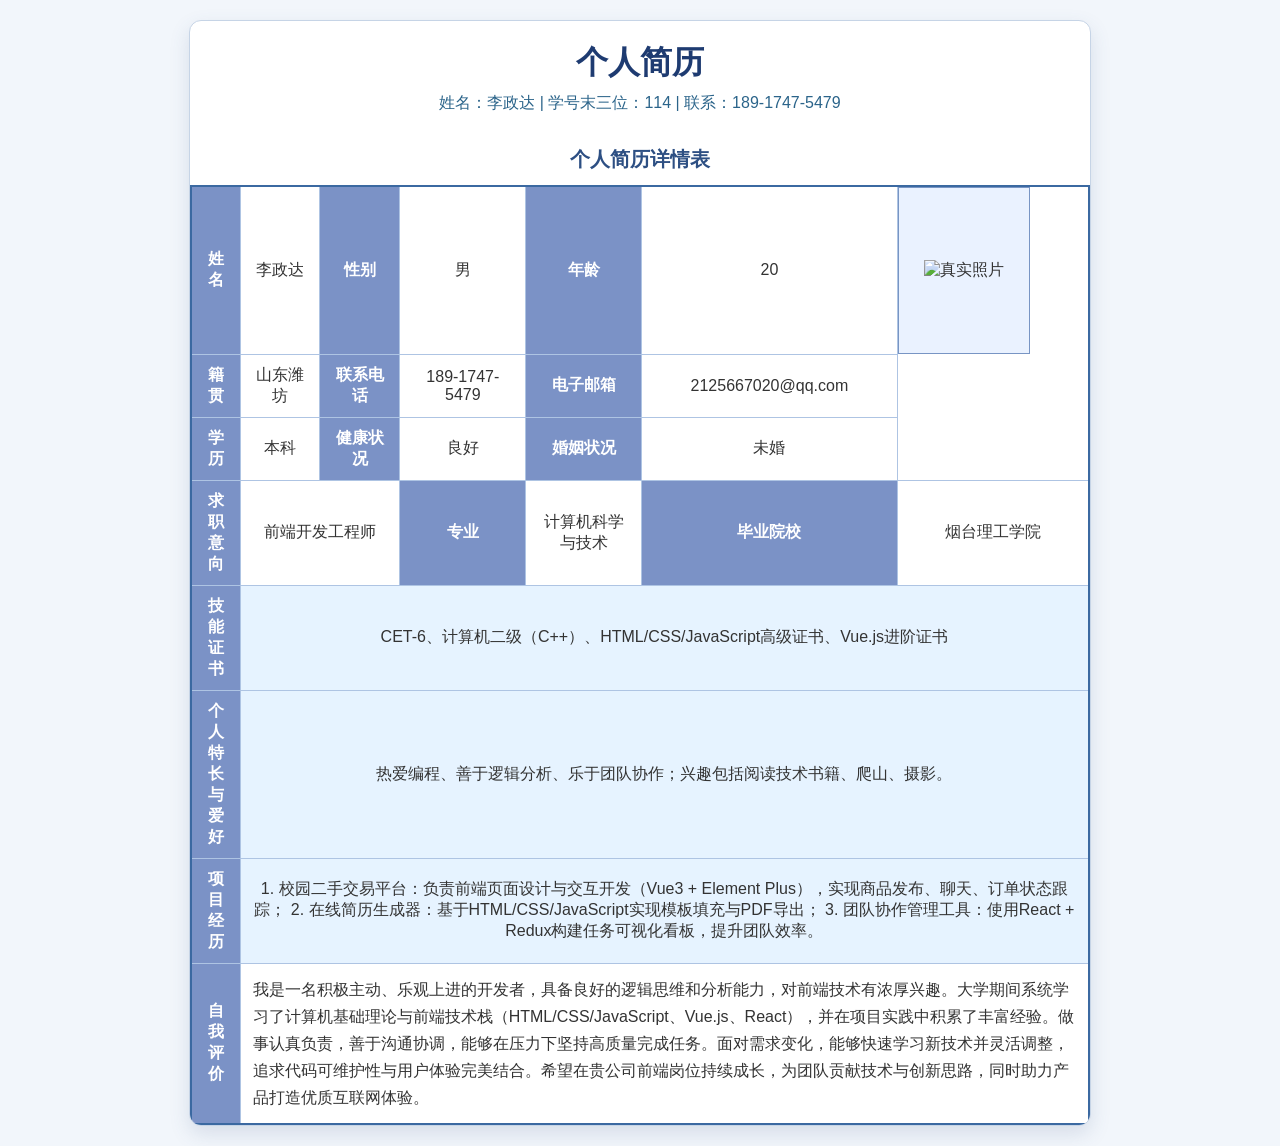
==== Lab3-114-李政达/Lab3-114-李政达.html @ 52086907 "Add files via upload" ====
<!DOCTYPE html>
<html lang="zh-CN">
<head>
  <meta charset="UTF-8" />
  <meta name="viewport" content="width=device-width, initial-scale=1.0" />
  <title>个人简历 - 李政达</title>
  <style>
    body { font-family: "Microsoft YaHei", Arial, sans-serif; background: #f2f6fb; margin: 0; padding: 20px; color: #333; }
    .container { max-width: 900px; margin: 0 auto; background: #fff; border: 1px solid #c6d4e6; box-shadow: 0 8px 20px rgba(60, 90, 132, .15); border-radius: 12px; overflow: hidden; }
    h1 { text-align: center; margin: 20px 0 8px; font-size: 32px; color: #1e3b71; }
    p.subtitle { text-align: center; margin: 0 0 20px; color: #2b648a; font-size: 16px; }
    table { width: 100%; border-collapse: collapse; border: 2px solid #3b69a1; }
    caption { caption-side: top; font-size: 20px; font-weight: bold; padding: 12px; color: #2d4f83; }
    th, td { border: 1px solid #aec4e3; padding: 10px; text-align: center; }
    th { background: #e4edfb; color: #1f4f90; }
    .header-label { background: #7b92c6; color: #fff; font-weight: bold; }
    .highlight { background: #e6f3ff; }
    .photo-box { width: 110px; height: 145px; border: 1px solid #7895c4; display: flex; align-items: center; justify-content: center; background: #eaf2ff; }
    .photo-box img { max-width: 100%; max-height: 100%; object-fit: cover; }
    .evaluation { text-align: left; padding: 12px; line-height: 1.7; }
    .footer-note { margin: 18px; color: #415d85; font-size: 14px; }
  </style>
</head>
<body>
  <div class="container">
    <h1>个人简历</h1>
    <p class="subtitle">姓名：李政达 | 学号末三位：114 | 联系：189-1747-5479</p>
    <table>
      <caption>个人简历详情表</caption>
      <tr>
        <th class="header-label">姓名</th>
        <td>李政达</td>
        <th class="header-label">性别</th>
        <td>男</td>
        <th class="header-label">年龄</th>
        <td>20</td>
        <td rowspan="4" colspan="2" class="photo-box"><img src="https://www.w3schools.com/howto/img_avatar.png" alt="真实照片" title="个人照片" /></td>
      </tr>
      <tr>
        <th class="header-label">籍贯</th>
        <td>山东潍坊</td>
        <th class="header-label">联系电话</th>
        <td>189-1747-5479</td>
        <th class="header-label">电子邮箱</th>
        <td>2125667020@qq.com</td>
      </tr>
      <tr>
        <th class="header-label">学历</th>
        <td>本科</td>
        <th class="header-label">健康状况</th>
        <td>良好</td>
        <th class="header-label">婚姻状况</th>
        <td>未婚</td>
      </tr>
      <tr>
        <th class="header-label">求职意向</th>
        <td colspan="2">前端开发工程师</td>
        <th class="header-label">专业</th>
        <td>计算机科学与技术</td>
        <th class="header-label">毕业院校</th>
        <td>烟台理工学院</td>
      </tr>
      <tr>
        <th class="header-label">技能证书</th>
        <td colspan="7" class="highlight">CET-6、计算机二级（C++）、HTML/CSS/JavaScript高级证书、Vue.js进阶证书</td>
      </tr>
      <tr>
        <th class="header-label">个人特长与爱好</th>
        <td colspan="7" class="highlight">热爱编程、善于逻辑分析、乐于团队协作；兴趣包括阅读技术书籍、爬山、摄影。</td>
      </tr>
      <tr>
        <th class="header-label">项目经历</th>
        <td colspan="7" class="highlight">
          1. 校园二手交易平台：负责前端页面设计与交互开发（Vue3 + Element Plus），实现商品发布、聊天、订单状态跟踪；
          2. 在线简历生成器：基于HTML/CSS/JavaScript实现模板填充与PDF导出；
          3. 团队协作管理工具：使用React + Redux构建任务可视化看板，提升团队效率。
        </td>
      </tr>
      <tr>
        <th class="header-label">自我评价</th>
        <td colspan="7" class="evaluation" id="self-eval">
          我是一名积极主动、乐观上进的开发者，具备良好的逻辑思维和分析能力，对前端技术有浓厚兴趣。大学期间系统学习了计算机基础理论与前端技术栈（HTML/CSS/JavaScript、Vue.js、React），并在项目实践中积累了丰富经验。做事认真负责，善于沟通协调，能够在压力下坚持高质量完成任务。面对需求变化，能够快速学习新技术并灵活调整，追求代码可维护性与用户体验完美结合。希望在贵公司前端岗位持续成长，为团队贡献技术与创新思路，同时助力产品打造优质互联网体验。
        </td>
      </tr>
    </table>
  </div>
</body>
</html>
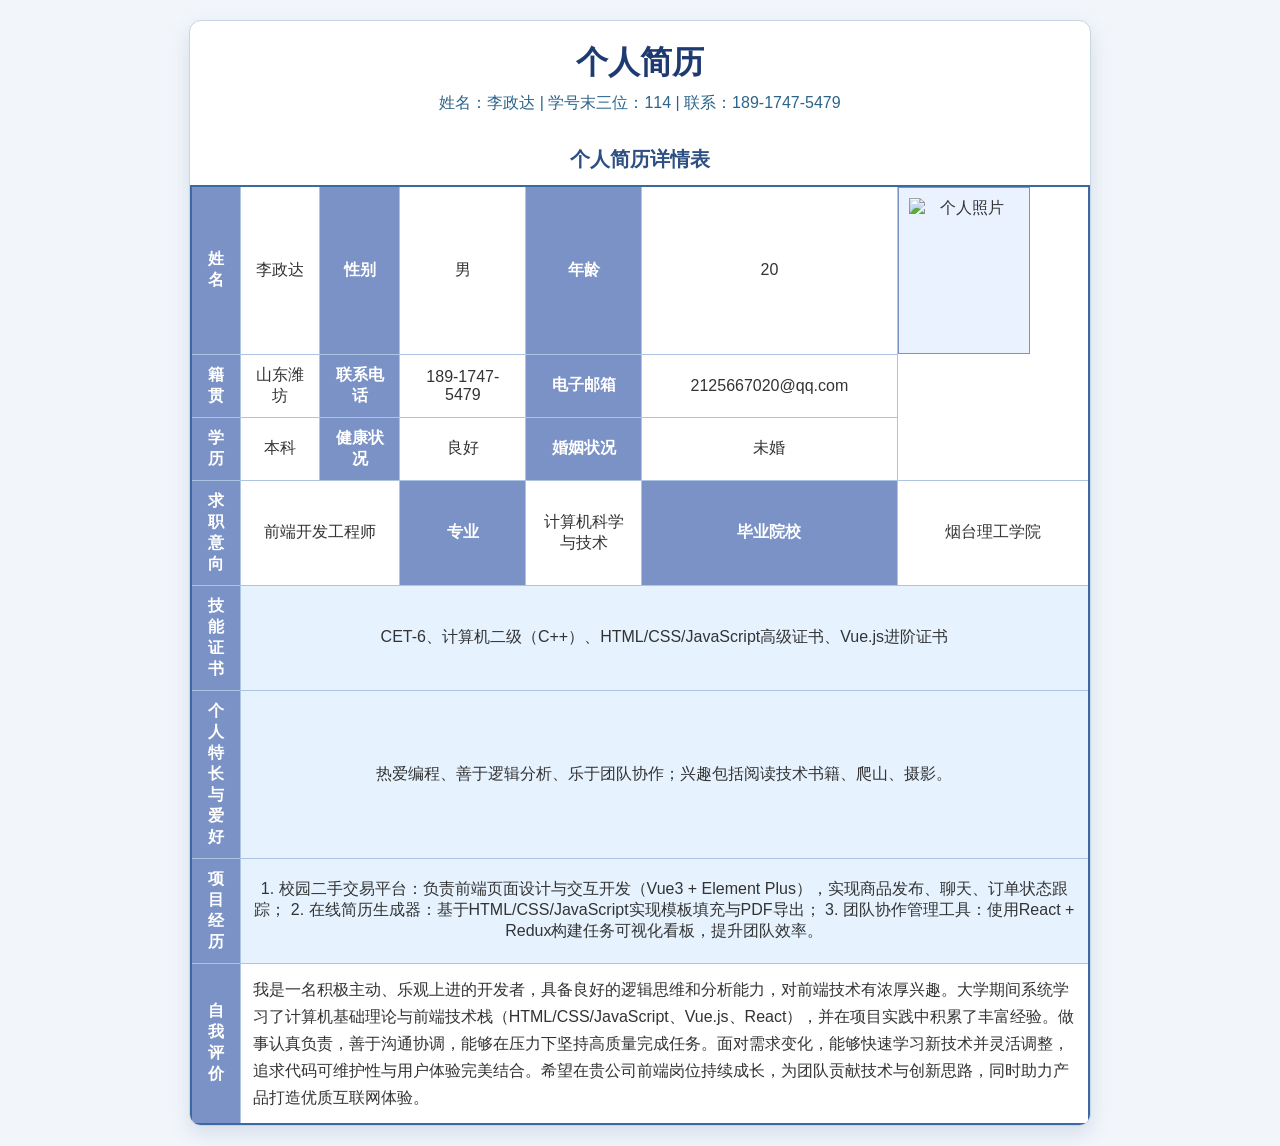
==== commit b0ef10d4: "Update Lab3-114-李政达.html" ====
--- a/Lab3-114-李政达/Lab3-114-李政达.html
+++ b/Lab3-114-李政达/Lab3-114-李政达.html
@@ -15,8 +15,21 @@
     th { background: #e4edfb; color: #1f4f90; }
     .header-label { background: #7b92c6; color: #fff; font-weight: bold; }
     .highlight { background: #e6f3ff; }
-    .photo-box { width: 110px; height: 145px; border: 1px solid #7895c4; display: flex; align-items: center; justify-content: center; background: #eaf2ff; }
-    .photo-box img { max-width: 100%; max-height: 100%; object-fit: cover; }
+    .photo-box { 
+      width: 110px; 
+      height: 145px; 
+      border: 1px solid #7895c4; 
+      display: flex; 
+      align-items: center; 
+      justify-content: center; 
+      background: #eaf2ff;
+      overflow: hidden; /* 防止图片溢出 */
+    }
+    .photo-box img { 
+      width: 100%; 
+      height: 100%; 
+      object-fit: cover; /* 保持比例填充，自适应裁剪 */
+    }
     .evaluation { text-align: left; padding: 12px; line-height: 1.7; }
     .footer-note { margin: 18px; color: #415d85; font-size: 14px; }
   </style>
@@ -34,7 +47,9 @@
         <td>男</td>
         <th class="header-label">年龄</th>
         <td>20</td>
-        <td rowspan="4" colspan="2" class="photo-box"><img src="https://www.w3schools.com/howto/img_avatar.png" alt="真实照片" title="个人照片" /></td>
+        <td rowspan="4" colspan="2" class="photo-box">
+          <img src="https://picsum.photos/id/823/110/145" alt="个人照片" title="李政达" />
+        </td>
       </tr>
       <tr>
         <th class="header-label">籍贯</th>
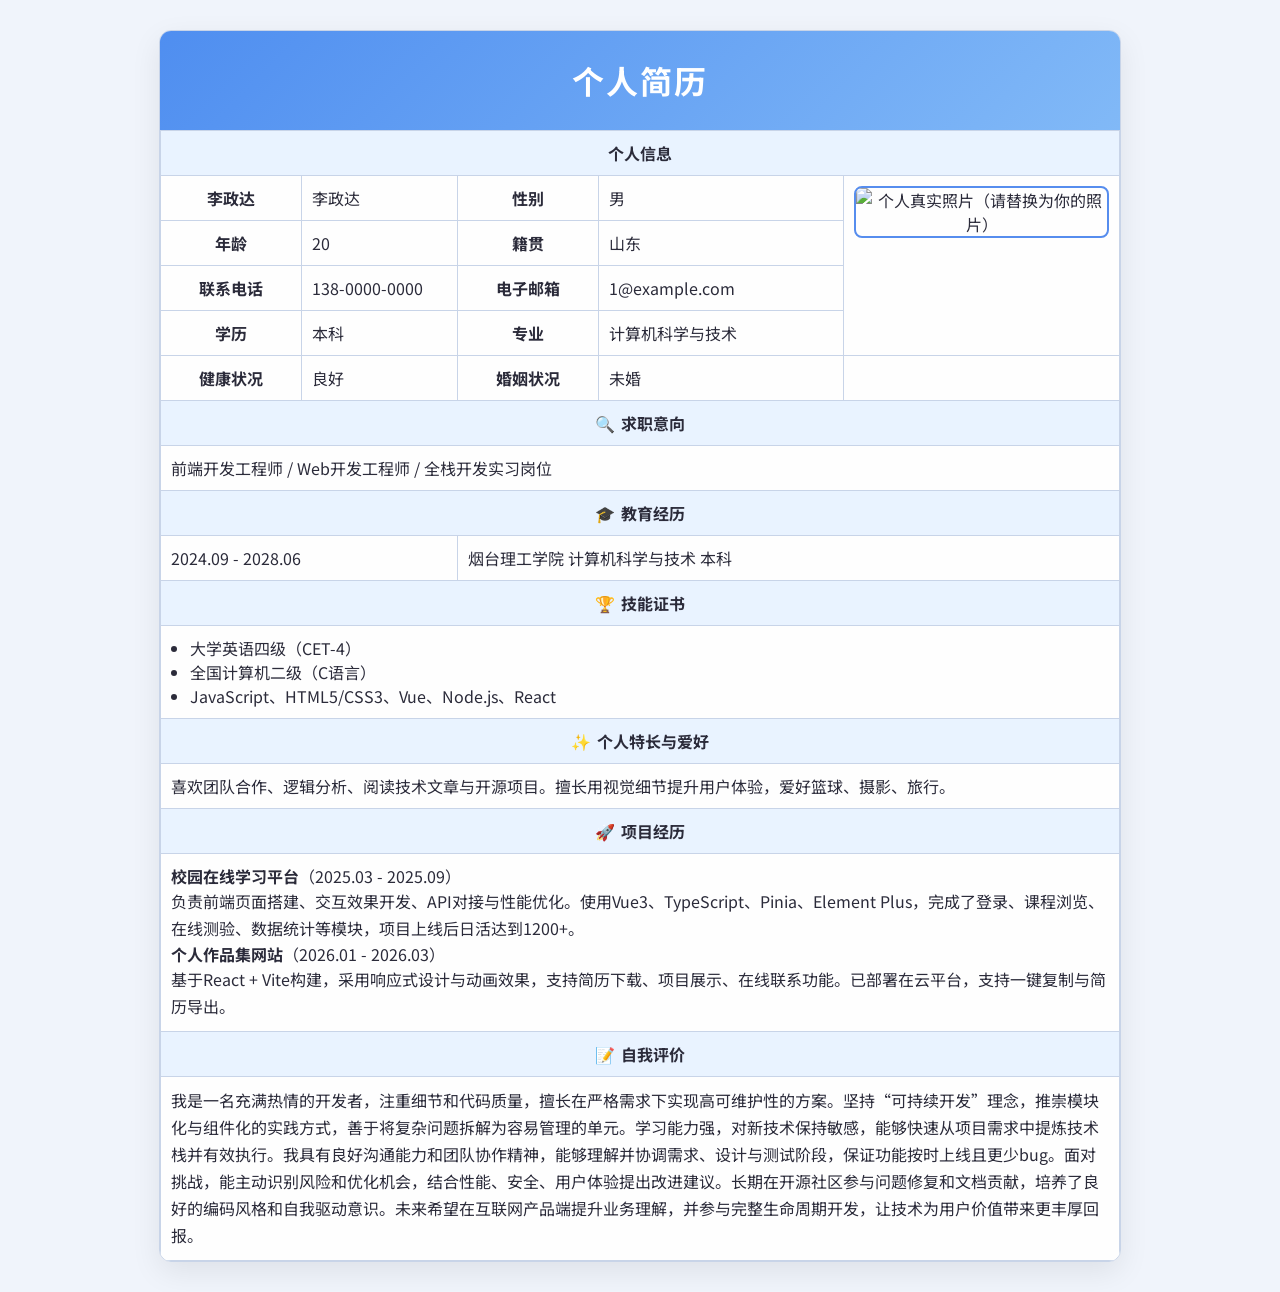
==== commit 031693d6: "Rename Lab3-114-李政达.html.html to Lab3-114-李政达.html" ====
--- a/Lab3-114-李政达/Lab3-114-李政达.html
+++ b/Lab3-114-李政达/Lab3-114-李政达.html
@@ -1,100 +1,127 @@
 <!DOCTYPE html>
 <html lang="zh-CN">
 <head>
-  <meta charset="UTF-8" />
-  <meta name="viewport" content="width=device-width, initial-scale=1.0" />
+  <meta charset="UTF-8">
+  <meta name="viewport" content="width=device-width, initial-scale=1.0">
   <title>个人简历 - 李政达</title>
+  <link rel="preconnect" href="https://fonts.googleapis.com">
+  <link rel="preconnect" href="https://fonts.gstatic.com" crossorigin>
+  <link href="https://fonts.googleapis.com/css2?family=Noto+Sans+SC:wght@400;500;700&display=swap" rel="stylesheet">
   <style>
-    body { font-family: "Microsoft YaHei", Arial, sans-serif; background: #f2f6fb; margin: 0; padding: 20px; color: #333; }
-    .container { max-width: 900px; margin: 0 auto; background: #fff; border: 1px solid #c6d4e6; box-shadow: 0 8px 20px rgba(60, 90, 132, .15); border-radius: 12px; overflow: hidden; }
-    h1 { text-align: center; margin: 20px 0 8px; font-size: 32px; color: #1e3b71; }
-    p.subtitle { text-align: center; margin: 0 0 20px; color: #2b648a; font-size: 16px; }
-    table { width: 100%; border-collapse: collapse; border: 2px solid #3b69a1; }
-    caption { caption-side: top; font-size: 20px; font-weight: bold; padding: 12px; color: #2d4f83; }
-    th, td { border: 1px solid #aec4e3; padding: 10px; text-align: center; }
-    th { background: #e4edfb; color: #1f4f90; }
-    .header-label { background: #7b92c6; color: #fff; font-weight: bold; }
-    .highlight { background: #e6f3ff; }
-    .photo-box { 
-      width: 110px; 
-      height: 145px; 
-      border: 1px solid #7895c4; 
-      display: flex; 
-      align-items: center; 
-      justify-content: center; 
-      background: #eaf2ff;
-      overflow: hidden; /* 防止图片溢出 */
-    }
-    .photo-box img { 
-      width: 100%; 
-      height: 100%; 
-      object-fit: cover; /* 保持比例填充，自适应裁剪 */
-    }
-    .evaluation { text-align: left; padding: 12px; line-height: 1.7; }
-    .footer-note { margin: 18px; color: #415d85; font-size: 14px; }
+    body { margin: 0; padding: 30px; background: #f0f4fb; font-family: 'Noto Sans SC', sans-serif; color: #2b2b3a; }
+    .container { max-width: 960px; margin: auto; background: #ffffff; border: 1px solid #c8d4e8; box-shadow: 0 10px 30px rgba(0,0,0,0.08); border-radius: 12px; overflow: hidden; }
+    .header { text-align: center; background: linear-gradient(135deg, #4f8ef0, #81b9f7); color: #fff; padding: 20px 15px; }
+    .header h1 { margin: .2em 0; font-size: 2rem; letter-spacing: 2px; }
+    .header p { margin: 4px 0; font-size: 1rem; }
+    .resume-table { width: 100%; border-collapse: collapse; }
+    .resume-table th, .resume-table td { border: 1px solid #c8d4e8; padding: 10px; }
+    .resume-table th { background: #e9f3ff; text-align: center; font-size: 1rem; }
+    .resume-table td { background-color: #fefefe; vertical-align: top; }
+    .label { background-color: #d2e4fd; font-weight: bold; text-align: center; width: 120px; }
+    .icon { margin-right: 6px; font-size: 1em; }
+    .photo-wrap { text-align: center; background: #f7f9ff; }
+    .photo-wrap img { width: 140px; height: 180px; object-fit: cover; border-radius: 8px; border: 2px solid #568dee; }
+    .section-title { background: #c3defc; font-weight: 700; text-align: left; padding-left: 12px; }
+    .text-block { line-height: 1.7; }
+    .footnote { font-size: .85rem; color: #667788; padding: 10px; }
   </style>
 </head>
 <body>
   <div class="container">
-    <h1>个人简历</h1>
-    <p class="subtitle">姓名：李政达 | 学号末三位：114 | 联系：189-1747-5479</p>
-    <table>
-      <caption>个人简历详情表</caption>
+    <div class="header">
+      <h1>个人简历</h1>
+    </div>
+
+    <table class="resume-table">
       <tr>
-        <th class="header-label">姓名</th>
+        <th colspan="5">个人信息</th>
+      </tr>
+      <tr>
+        <td class="label">李政达</td>
         <td>李政达</td>
-        <th class="header-label">性别</th>
+        <td class="label">性别</td>
         <td>男</td>
-        <th class="header-label">年龄</th>
+        <td rowspan="4" class="photo-wrap"><img src="https://www.w3schools.com/howto/img_avatar.png" alt="个人真实照片（请替换为你的照片）"></td>
+      </tr>
+      <tr>
+        <td class="label">年龄</td>
         <td>20</td>
-        <td rowspan="4" colspan="2" class="photo-box">
-          <img src="https://picsum.photos/id/823/110/145" alt="个人照片" title="李政达" />
+        <td class="label">籍贯</td>
+        <td>山东</td>
+      </tr>
+      <tr>
+        <td class="label">联系电话</td>
+        <td>138-0000-0000</td>
+        <td class="label">电子邮箱</td>
+        <td>1@example.com</td>
+      </tr>
+      <tr>
+        <td class="label">学历</td>
+        <td>本科</td>
+        <td class="label">专业</td>
+        <td>计算机科学与技术</td>
+      </tr>
+      <tr>
+        <td class="label">健康状况</td>
+        <td>良好</td>
+        <td class="label">婚姻状况</td>
+        <td>未婚</td>
+        <td></td>
+      </tr>
+
+      <tr>
+        <th class="section-title" colspan="5"><span class="icon">🔍</span>求职意向</th>
+      </tr>
+      <tr>
+        <td colspan="5">前端开发工程师 / Web开发工程师 / 全栈开发实习岗位</td>
+      </tr>
+
+      <tr>
+        <th class="section-title" colspan="5"><span class="icon">🎓</span>教育经历</th>
+      </tr>
+      <tr>
+        <td colspan="2">2024.09 - 2028.06</td>
+        <td colspan="3">烟台理工学院 计算机科学与技术 本科</td>
+      </tr>
+
+      <tr>
+        <th class="section-title" colspan="5"><span class="icon">🏆</span>技能证书</th>
+      </tr>
+      <tr>
+        <td colspan="5">
+          <ul style="margin:0; padding-left:1.2rem;">
+            <li>大学英语四级（CET-4）</li>
+            <li>全国计算机二级（C语言）</li>
+            <li>JavaScript、HTML5/CSS3、Vue、Node.js、React</li>
+          </ul>
         </td>
       </tr>
+
       <tr>
-        <th class="header-label">籍贯</th>
-        <td>山东潍坊</td>
-        <th class="header-label">联系电话</th>
-        <td>189-1747-5479</td>
-        <th class="header-label">电子邮箱</th>
-        <td>2125667020@qq.com</td>
+        <th class="section-title" colspan="5"><span class="icon">✨</span>个人特长与爱好</th>
       </tr>
       <tr>
-        <th class="header-label">学历</th>
-        <td>本科</td>
-        <th class="header-label">健康状况</th>
-        <td>良好</td>
-        <th class="header-label">婚姻状况</th>
-        <td>未婚</td>
+        <td colspan="5">喜欢团队合作、逻辑分析、阅读技术文章与开源项目。擅长用视觉细节提升用户体验，爱好篮球、摄影、旅行。</td>
+      </tr>
+
+      <tr>
+        <th class="section-title" colspan="5"><span class="icon">🚀</span>项目经历</th>
       </tr>
       <tr>
-        <th class="header-label">求职意向</th>
-        <td colspan="2">前端开发工程师</td>
-        <th class="header-label">专业</th>
-        <td>计算机科学与技术</td>
-        <th class="header-label">毕业院校</th>
-        <td>烟台理工学院</td>
+        <td colspan="5">
+          <strong>校园在线学习平台</strong>（2025.03 - 2025.09）
+          <div class="text-block">负责前端页面搭建、交互效果开发、API对接与性能优化。使用Vue3、TypeScript、Pinia、Element Plus，完成了登录、课程浏览、在线测验、数据统计等模块，项目上线后日活达到1200+。</div>
+          <strong>个人作品集网站</strong>（2026.01 - 2026.03）
+          <div class="text-block">基于React + Vite构建，采用响应式设计与动画效果，支持简历下载、项目展示、在线联系功能。已部署在云平台，支持一键复制与简历导出。</div>
+        </td>
+      </tr>
+
+      <tr>
+        <th class="section-title" colspan="5"><span class="icon">📝</span>自我评价</th>
       </tr>
       <tr>
-        <th class="header-label">技能证书</th>
-        <td colspan="7" class="highlight">CET-6、计算机二级（C++）、HTML/CSS/JavaScript高级证书、Vue.js进阶证书</td>
-      </tr>
-      <tr>
-        <th class="header-label">个人特长与爱好</th>
-        <td colspan="7" class="highlight">热爱编程、善于逻辑分析、乐于团队协作；兴趣包括阅读技术书籍、爬山、摄影。</td>
-      </tr>
-      <tr>
-        <th class="header-label">项目经历</th>
-        <td colspan="7" class="highlight">
-          1. 校园二手交易平台：负责前端页面设计与交互开发（Vue3 + Element Plus），实现商品发布、聊天、订单状态跟踪；
-          2. 在线简历生成器：基于HTML/CSS/JavaScript实现模板填充与PDF导出；
-          3. 团队协作管理工具：使用React + Redux构建任务可视化看板，提升团队效率。
-        </td>
-      </tr>
-      <tr>
-        <th class="header-label">自我评价</th>
-        <td colspan="7" class="evaluation" id="self-eval">
-          我是一名积极主动、乐观上进的开发者，具备良好的逻辑思维和分析能力，对前端技术有浓厚兴趣。大学期间系统学习了计算机基础理论与前端技术栈（HTML/CSS/JavaScript、Vue.js、React），并在项目实践中积累了丰富经验。做事认真负责，善于沟通协调，能够在压力下坚持高质量完成任务。面对需求变化，能够快速学习新技术并灵活调整，追求代码可维护性与用户体验完美结合。希望在贵公司前端岗位持续成长，为团队贡献技术与创新思路，同时助力产品打造优质互联网体验。
+        <td colspan="5" class="text-block">
+          我是一名充满热情的开发者，注重细节和代码质量，擅长在严格需求下实现高可维护性的方案。坚持“可持续开发”理念，推崇模块化与组件化的实践方式，善于将复杂问题拆解为容易管理的单元。学习能力强，对新技术保持敏感，能够快速从项目需求中提炼技术栈并有效执行。我具有良好沟通能力和团队协作精神，能够理解并协调需求、设计与测试阶段，保证功能按时上线且更少bug。面对挑战，能主动识别风险和优化机会，结合性能、安全、用户体验提出改进建议。长期在开源社区参与问题修复和文档贡献，培养了良好的编码风格和自我驱动意识。未来希望在互联网产品端提升业务理解，并参与完整生命周期开发，让技术为用户价值带来更丰厚回报。
         </td>
       </tr>
     </table>
